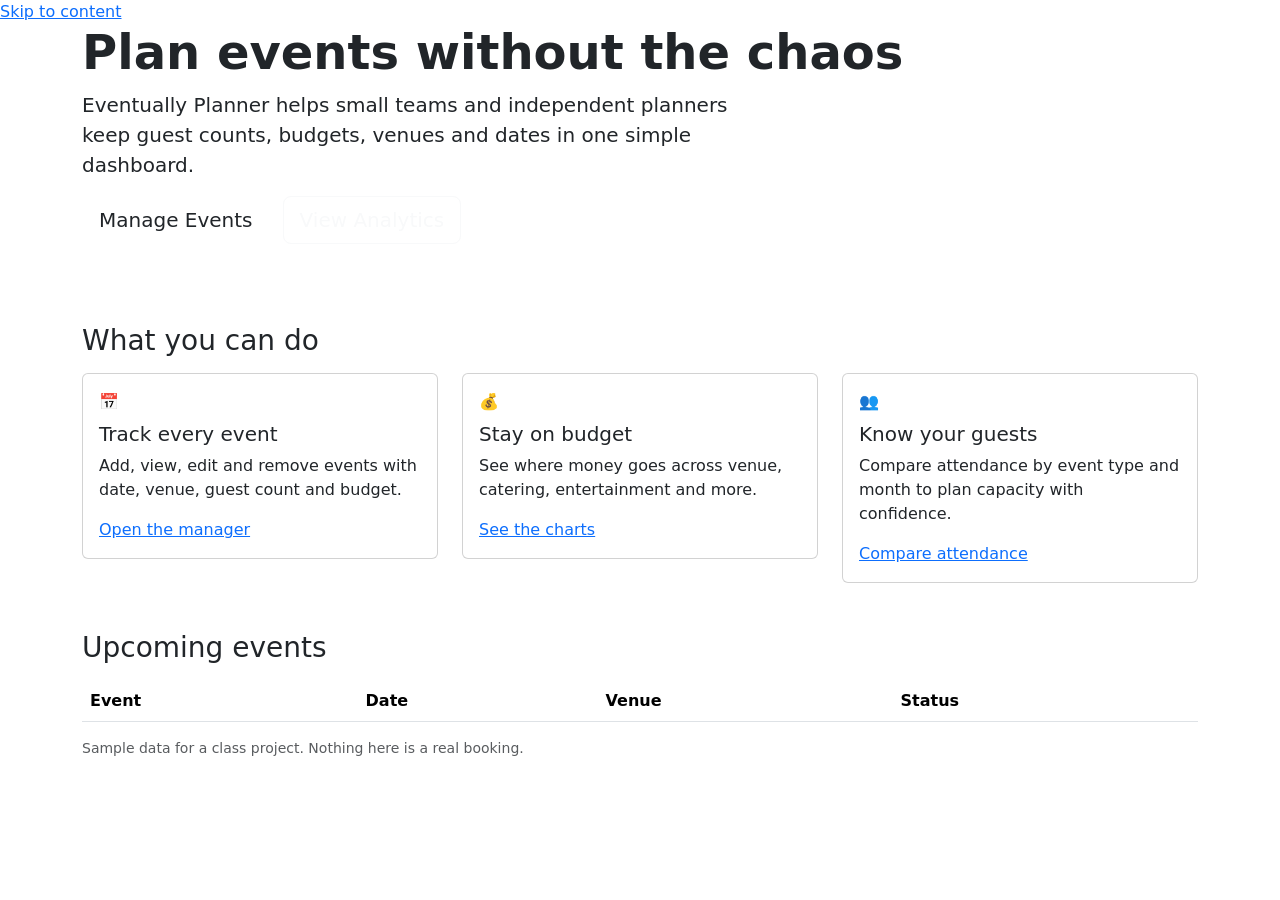
==== index.html @ 91e90a61 "Add files via upload" ====
<!doctype html>
<html lang="en">
<head>
<meta charset="utf-8"><meta name="viewport" content="width=device-width,initial-scale=1">
<title>Eventually Planner | Home</title>
<meta name="description" content="Plan, track and analyze events in one place.">
<link href="https://cdn.jsdelivr.net/npm/bootstrap@5.3.3/dist/css/bootstrap.min.css" rel="stylesheet">
<link href="css/style.css" rel="stylesheet">
</head>
<body>
<a class="skip" href="#main">Skip to content</a>
<div id="site-nav"></div>
<header class="hero">
 <div class="container">
  <h1 class="display-5 fw-bold">Plan events without the chaos</h1>
  <p class="lead col-lg-7">Eventually Planner helps small teams and independent planners keep guest counts, budgets, venues and dates in one simple dashboard.</p>
  <a class="btn btn-accent btn-lg me-2" href="manageevents.html">Manage Events</a>
  <a class="btn btn-outline-light btn-lg" href="analytics.html">View Analytics</a>
 </div>
</header>
<main id="main" class="container my-5">
 <div class="row g-3 mb-5" id="stats" aria-live="polite"></div>
 <h2 class="h3 mb-3">What you can do</h2>
 <div class="row g-4 mb-5">
  <div class="col-md-4"><div class="card feature-card"><div class="card-body"><div class="icon" aria-hidden="true">&#128197;</div><h3 class="h5 mt-2">Track every event</h3><p>Add, view, edit and remove events with date, venue, guest count and budget.</p><a href="manageevents.html">Open the manager</a></div></div></div>
  <div class="col-md-4"><div class="card feature-card"><div class="card-body"><div class="icon" aria-hidden="true">&#128176;</div><h3 class="h5 mt-2">Stay on budget</h3><p>See where money goes across venue, catering, entertainment and more.</p><a href="analytics.html">See the charts</a></div></div></div>
  <div class="col-md-4"><div class="card feature-card"><div class="card-body"><div class="icon" aria-hidden="true">&#128101;</div><h3 class="h5 mt-2">Know your guests</h3><p>Compare attendance by event type and month to plan capacity with confidence.</p><a href="analytics.html">Compare attendance</a></div></div></div>
 </div>
 <h2 class="h3 mb-3">Upcoming events</h2>
 <div class="table-responsive"><table class="table table-hover align-middle">
  <thead><tr><th>Event</th><th>Date</th><th>Venue</th><th>Status</th></tr></thead>
  <tbody id="upcoming"></tbody></table></div>
 <p class="text-muted small">Sample data for a class project. Nothing here is a real booking.</p>
</main>
<div id="site-footer"></div>
<script src="https://cdn.jsdelivr.net/npm/bootstrap@5.3.3/dist/js/bootstrap.bundle.min.js"></script>
<script src="js/data.js"></script>
<script src="js/store.js"></script>
<script src="js/layout.js"></script>
<script src="js/home.js"></script>
</body>
</html>
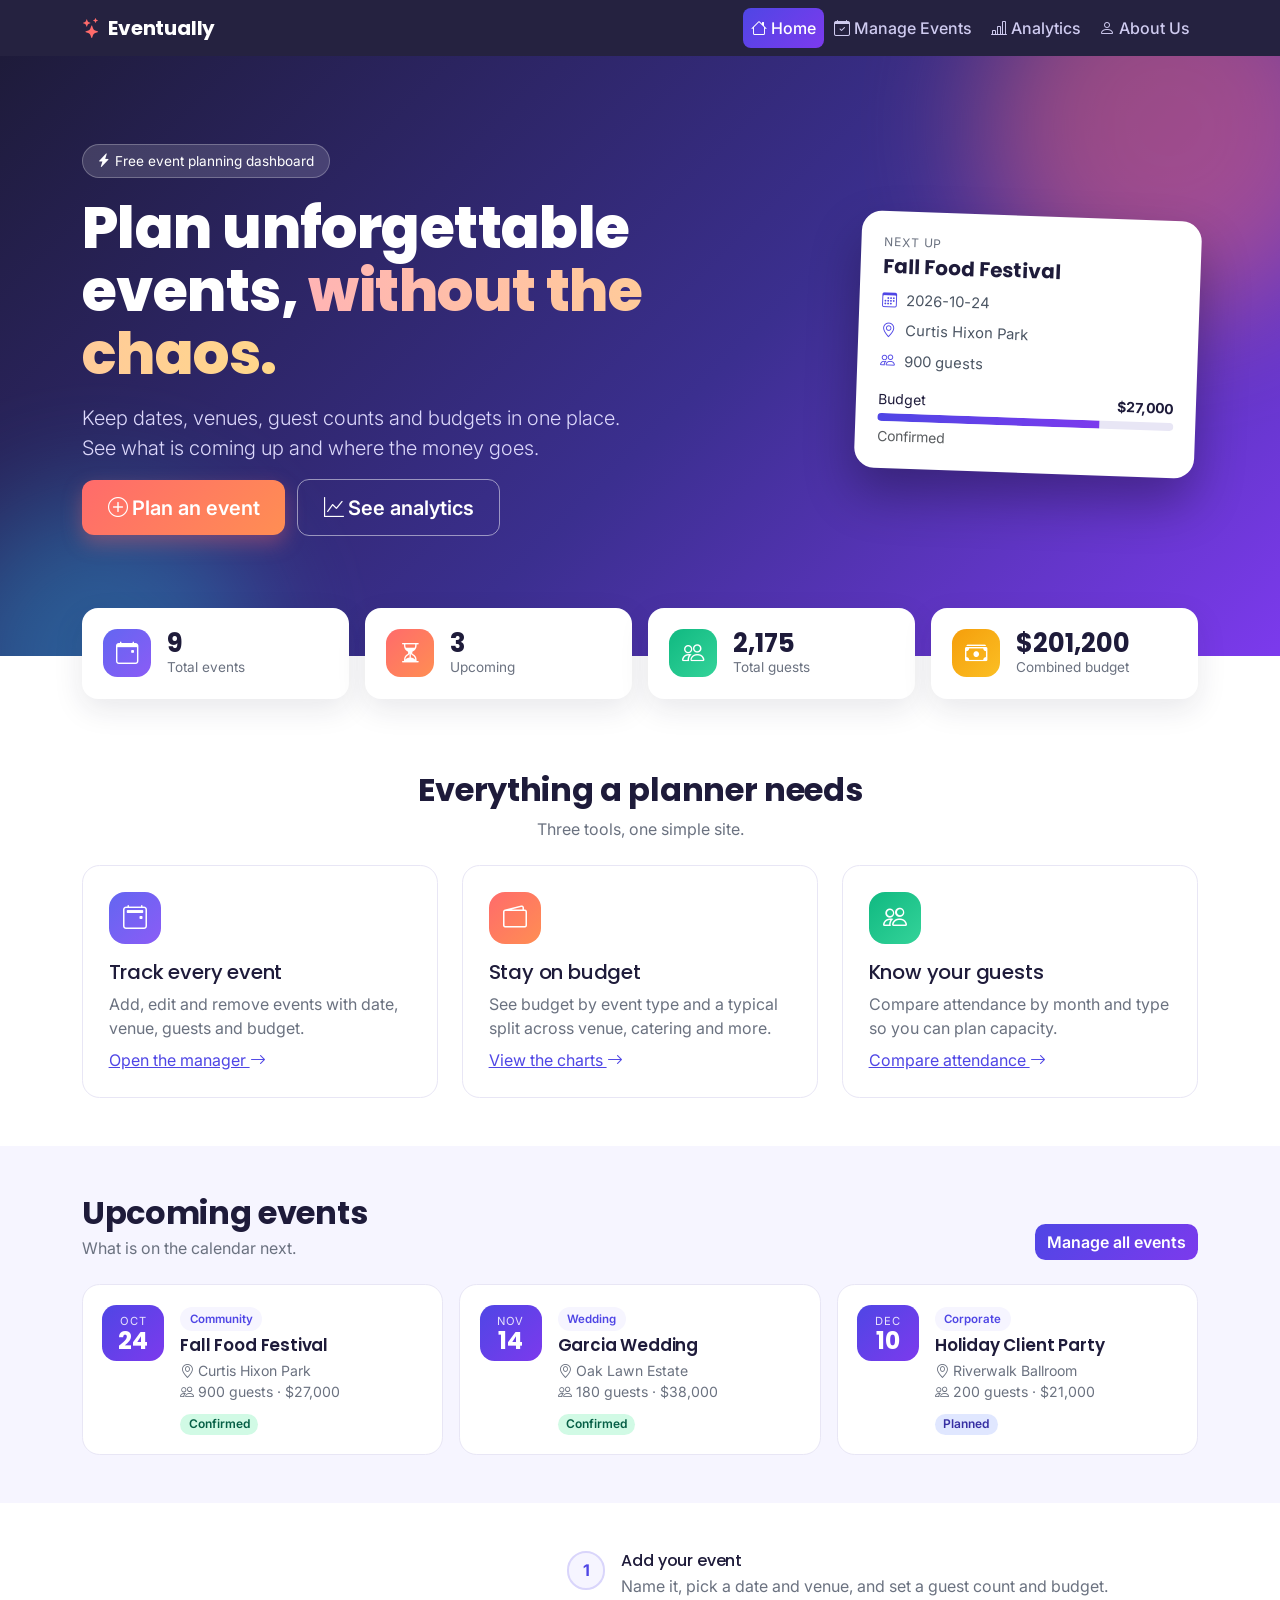
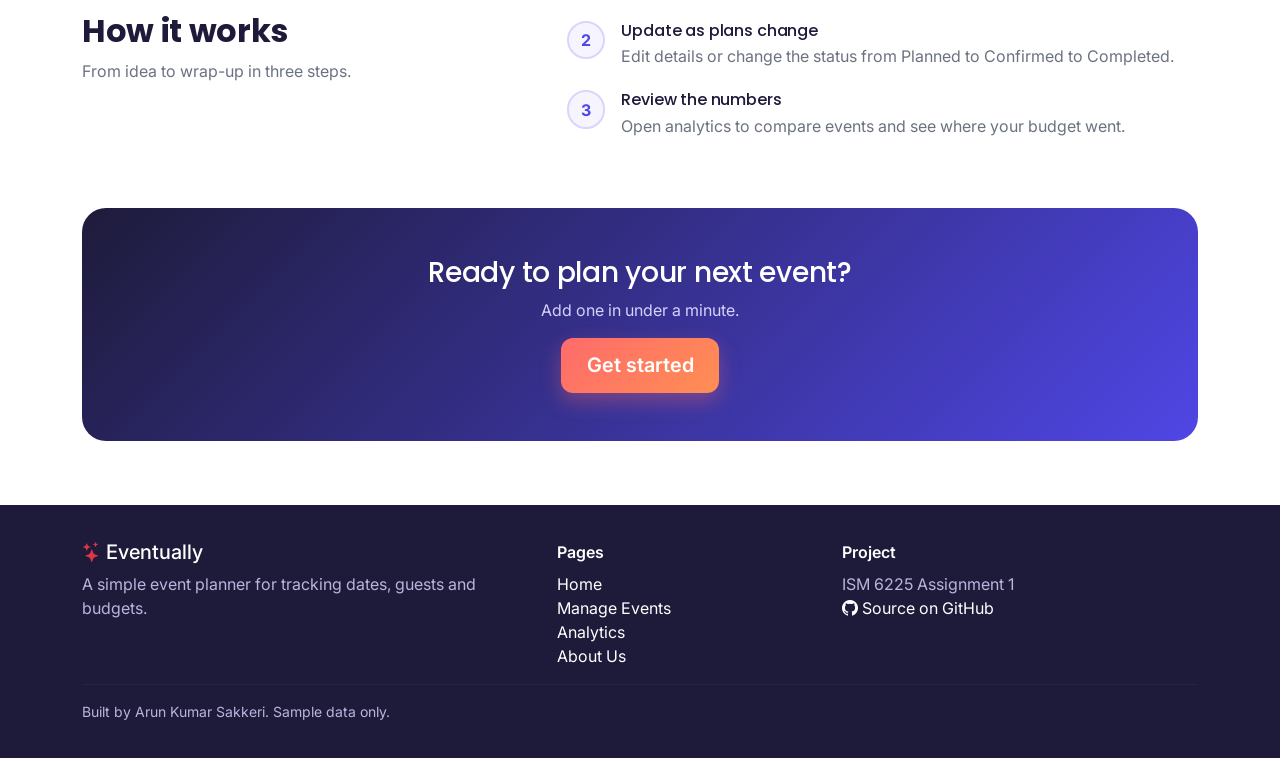
==== commit 8ddb8d2f: "Add files via upload" ====
--- a/index.html
+++ b/index.html
@@ -2,35 +2,60 @@
 <html lang="en">
 <head>
 <meta charset="utf-8"><meta name="viewport" content="width=device-width,initial-scale=1">
-<title>Eventually Planner | Home</title>
+<title>Eventually | Event Planner</title>
 <meta name="description" content="Plan, track and analyze events in one place.">
+<link rel="preconnect" href="https://fonts.googleapis.com"><link rel="preconnect" href="https://fonts.gstatic.com" crossorigin>
+<link href="https://fonts.googleapis.com/css2?family=Inter:wght@400;500;600&family=Poppins:wght@600;700;800&display=swap" rel="stylesheet">
 <link href="https://cdn.jsdelivr.net/npm/bootstrap@5.3.3/dist/css/bootstrap.min.css" rel="stylesheet">
+<link href="https://cdn.jsdelivr.net/npm/bootstrap-icons@1.11.3/font/bootstrap-icons.min.css" rel="stylesheet">
 <link href="css/style.css" rel="stylesheet">
 </head>
 <body>
 <a class="skip" href="#main">Skip to content</a>
 <div id="site-nav"></div>
 <header class="hero">
- <div class="container">
-  <h1 class="display-5 fw-bold">Plan events without the chaos</h1>
-  <p class="lead col-lg-7">Eventually Planner helps small teams and independent planners keep guest counts, budgets, venues and dates in one simple dashboard.</p>
-  <a class="btn btn-accent btn-lg me-2" href="manageevents.html">Manage Events</a>
-  <a class="btn btn-outline-light btn-lg" href="analytics.html">View Analytics</a>
- </div>
+ <div class="container"><div class="row align-items-center g-4">
+  <div class="col-lg-7">
+   <span class="eyebrow"><i class="bi bi-lightning-charge-fill me-1"></i>Free event planning dashboard</span>
+   <h1>Plan unforgettable events, <span>without the chaos.</span></h1>
+   <p class="lead my-3">Keep dates, venues, guest counts and budgets in one place. See what is coming up and where the money goes.</p>
+   <a class="btn btn-grad btn-lg me-2 mb-2" href="manageevents.html"><i class="bi bi-plus-circle me-1"></i>Plan an event</a>
+   <a class="btn btn-ghost btn-lg mb-2" href="analytics.html"><i class="bi bi-graph-up me-1"></i>See analytics</a>
+  </div>
+  <div class="col-lg-5"><div class="next-card" id="nextCard" aria-live="polite"></div></div>
+ </div></div>
 </header>
-<main id="main" class="container my-5">
- <div class="row g-3 mb-5" id="stats" aria-live="polite"></div>
- <h2 class="h3 mb-3">What you can do</h2>
- <div class="row g-4 mb-5">
-  <div class="col-md-4"><div class="card feature-card"><div class="card-body"><div class="icon" aria-hidden="true">&#128197;</div><h3 class="h5 mt-2">Track every event</h3><p>Add, view, edit and remove events with date, venue, guest count and budget.</p><a href="manageevents.html">Open the manager</a></div></div></div>
-  <div class="col-md-4"><div class="card feature-card"><div class="card-body"><div class="icon" aria-hidden="true">&#128176;</div><h3 class="h5 mt-2">Stay on budget</h3><p>See where money goes across venue, catering, entertainment and more.</p><a href="analytics.html">See the charts</a></div></div></div>
-  <div class="col-md-4"><div class="card feature-card"><div class="card-body"><div class="icon" aria-hidden="true">&#128101;</div><h3 class="h5 mt-2">Know your guests</h3><p>Compare attendance by event type and month to plan capacity with confidence.</p><a href="analytics.html">Compare attendance</a></div></div></div>
- </div>
- <h2 class="h3 mb-3">Upcoming events</h2>
- <div class="table-responsive"><table class="table table-hover align-middle">
-  <thead><tr><th>Event</th><th>Date</th><th>Venue</th><th>Status</th></tr></thead>
-  <tbody id="upcoming"></tbody></table></div>
- <p class="text-muted small">Sample data for a class project. Nothing here is a real booking.</p>
+
+<main id="main">
+ <section class="container stats-wrap"><div class="row g-3" id="stats" aria-live="polite"></div></section>
+
+ <section class="container my-5 pt-4">
+  <div class="text-center mb-4"><h2 class="section-title">Everything a planner needs</h2><p class="section-sub">Three tools, one simple site.</p></div>
+  <div class="row g-4">
+   <div class="col-md-4"><div class="feature"><div class="ico g1"><i class="bi bi-calendar2-event"></i></div><h3 class="h5">Track every event</h3><p class="section-sub mb-2">Add, edit and remove events with date, venue, guests and budget.</p><a href="manageevents.html">Open the manager <i class="bi bi-arrow-right"></i></a></div></div>
+   <div class="col-md-4"><div class="feature"><div class="ico g2"><i class="bi bi-wallet2"></i></div><h3 class="h5">Stay on budget</h3><p class="section-sub mb-2">See budget by event type and a typical split across venue, catering and more.</p><a href="analytics.html">View the charts <i class="bi bi-arrow-right"></i></a></div></div>
+   <div class="col-md-4"><div class="feature"><div class="ico g3"><i class="bi bi-people"></i></div><h3 class="h5">Know your guests</h3><p class="section-sub mb-2">Compare attendance by month and type so you can plan capacity.</p><a href="analytics.html">Compare attendance <i class="bi bi-arrow-right"></i></a></div></div>
+  </div>
+ </section>
+
+ <section class="band py-5"><div class="container">
+  <div class="d-flex justify-content-between align-items-end mb-4 flex-wrap gap-2">
+   <div><h2 class="section-title mb-1">Upcoming events</h2><p class="section-sub mb-0">What is on the calendar next.</p></div>
+   <a class="btn btn-primary" href="manageevents.html">Manage all events</a>
+  </div>
+  <div class="row g-3" id="upcoming"></div>
+ </div></section>
+
+ <section class="container my-5"><div class="row g-5 align-items-center">
+  <div class="col-lg-5"><h2 class="section-title">How it works</h2><p class="section-sub">From idea to wrap-up in three steps.</p></div>
+  <div class="col-lg-7 steps">
+   <div class="step"><div class="n">1</div><h3 class="h6 mb-1">Add your event</h3><div class="section-sub">Name it, pick a date and venue, and set a guest count and budget.</div></div>
+   <div class="step"><div class="n">2</div><h3 class="h6 mb-1">Update as plans change</h3><div class="section-sub">Edit details or change the status from Planned to Confirmed to Completed.</div></div>
+   <div class="step"><div class="n">3</div><h3 class="h6 mb-1">Review the numbers</h3><div class="section-sub">Open analytics to compare events and see where your budget went.</div></div>
+  </div>
+ </div></section>
+
+ <section class="container"><div class="cta"><h2 class="h3 mb-2">Ready to plan your next event?</h2><p class="mb-3" style="color:#d6d2fa">Add one in under a minute.</p><a class="btn btn-grad btn-lg" href="manageevents.html">Get started</a></div></section>
 </main>
 <div id="site-footer"></div>
 <script src="https://cdn.jsdelivr.net/npm/bootstrap@5.3.3/dist/js/bootstrap.bundle.min.js"></script>
--- a/css/style.css
+++ b/css/style.css
@@ -0,0 +1,97 @@
+:root{--ink:#1e1b3a;--indigo:#4f46e5;--violet:#7c3aed;--coral:#ff6b6b;--amber:#f59e0b;--mint:#10b981;--soft:#f6f5ff;--line:#e8e6f5;--muted:#6b7280}
+*{scroll-behavior:smooth}
+body{font-family:Inter,system-ui,-apple-system,"Segoe UI",sans-serif;color:var(--ink);background:#fff}
+h1,h2,h3,h4,h5,.navbar-brand{font-family:Poppins,Inter,sans-serif;letter-spacing:-.01em}
+a{color:var(--indigo)}
+.skip{position:absolute;left:-999px}.skip:focus{left:8px;top:8px;z-index:99;background:#fff;padding:.5rem}
+
+/* nav */
+.navbar{background:rgba(30,27,58,.97);backdrop-filter:blur(8px);position:sticky;top:0;z-index:50}
+.navbar-brand{font-weight:700;color:#fff}.navbar-brand i{color:var(--coral);margin-right:.4rem}
+.navbar .nav-link{color:#cfcbf0;font-weight:500;padding:.5rem .9rem;border-radius:.5rem;margin-left:.15rem}
+.navbar .nav-link:hover{color:#fff;background:rgba(255,255,255,.08)}
+.navbar .nav-link.active{color:#fff;background:linear-gradient(135deg,var(--indigo),var(--violet))}
+
+/* hero */
+.hero{position:relative;overflow:hidden;color:#fff;padding:5.5rem 0 7rem;background:linear-gradient(135deg,#1e1b3a 0%,#3b2f8f 55%,#7c3aed 100%)}
+.hero:before,.hero:after{content:"";position:absolute;border-radius:50%;filter:blur(60px);opacity:.45}
+.hero:before{width:380px;height:380px;background:var(--coral);top:-120px;right:-80px}
+.hero:after{width:320px;height:320px;background:#22d3ee;bottom:-160px;left:-60px;opacity:.3}
+.hero .container{position:relative;z-index:1}
+.eyebrow{display:inline-block;background:rgba(255,255,255,.14);border:1px solid rgba(255,255,255,.25);padding:.35rem .9rem;border-radius:2rem;font-size:.85rem;margin-bottom:1.2rem}
+.hero h1{font-weight:800;font-size:clamp(2.2rem,5vw,3.6rem);line-height:1.1}
+.hero h1 span{background:linear-gradient(90deg,#ffb4b4,#ffd88a);-webkit-background-clip:text;background-clip:text;color:transparent}
+.hero p.lead{color:#dcd8fb;max-width:34rem}
+.btn-grad{background:linear-gradient(135deg,var(--coral),#ff8e53);border:0;color:#fff;font-weight:600;padding:.8rem 1.6rem;border-radius:.75rem;box-shadow:0 8px 20px rgba(255,107,107,.35)}
+.btn-grad:hover{color:#fff;transform:translateY(-2px)}
+.btn-ghost{border:1.5px solid rgba(255,255,255,.5);color:#fff;font-weight:600;padding:.8rem 1.6rem;border-radius:.75rem}
+.btn-ghost:hover{background:rgba(255,255,255,.12);color:#fff}
+.next-card{background:#fff;color:var(--ink);border-radius:1.25rem;padding:1.4rem;box-shadow:0 25px 50px rgba(0,0,0,.3);transform:rotate(2deg);max-width:340px;margin-left:auto}
+.next-card .label{font-size:.75rem;text-transform:uppercase;letter-spacing:.08em;color:var(--muted)}
+.next-card .title{font-family:Poppins;font-weight:700;font-size:1.25rem}
+.next-card .row-i{display:flex;gap:.6rem;align-items:center;color:#4b5563;font-size:.92rem;margin-top:.5rem}
+.next-card .row-i i{color:var(--indigo)}
+.progress{height:8px;border-radius:8px;background:var(--line)}.progress-bar{background:linear-gradient(90deg,var(--indigo),var(--violet))}
+
+/* stats overlap */
+.stats-wrap{margin-top:-4rem;position:relative;z-index:2}
+.stat{background:#fff;border-radius:1rem;padding:1.3rem;box-shadow:0 10px 30px rgba(30,27,58,.1);display:flex;gap:1rem;align-items:center;height:100%}
+.stat .ico{width:48px;height:48px;border-radius:.9rem;display:grid;place-items:center;font-size:1.4rem;color:#fff;flex:none}
+.stat .num{font-family:Poppins;font-size:1.6rem;font-weight:700;line-height:1.1}
+.stat .lbl{color:var(--muted);font-size:.85rem}
+.g1{background:linear-gradient(135deg,#6366f1,#8b5cf6)}.g2{background:linear-gradient(135deg,#ff6b6b,#ff8e53)}.g3{background:linear-gradient(135deg,#10b981,#34d399)}.g4{background:linear-gradient(135deg,#f59e0b,#fbbf24)}
+
+/* sections */
+.section-title{font-weight:700}
+.section-sub{color:var(--muted)}
+.feature{border:1px solid var(--line);border-radius:1.1rem;padding:1.6rem;height:100%;background:#fff;transition:.2s}
+.feature:hover{transform:translateY(-4px);box-shadow:0 14px 30px rgba(79,70,229,.12);border-color:#cfcaf7}
+.feature .ico{width:52px;height:52px;border-radius:1rem;display:grid;place-items:center;font-size:1.5rem;color:#fff;margin-bottom:1rem}
+.steps .step{position:relative;padding-left:3.4rem;margin-bottom:1.4rem}
+.steps .n{position:absolute;left:0;top:0;width:2.4rem;height:2.4rem;border-radius:50%;background:var(--soft);color:var(--indigo);font-weight:700;display:grid;place-items:center;border:2px solid #d9d5fb}
+.band{background:var(--soft)}
+
+/* event cards */
+.ev-card{border:1px solid var(--line);border-radius:1.1rem;padding:1.2rem;background:#fff;height:100%;display:flex;gap:1rem;transition:.2s}
+.ev-card:hover{box-shadow:0 12px 26px rgba(30,27,58,.1);transform:translateY(-3px)}
+.date-box{flex:none;width:62px;border-radius:.9rem;background:linear-gradient(135deg,var(--indigo),var(--violet));color:#fff;text-align:center;padding:.5rem 0;height:max-content}
+.date-box .m{font-size:.7rem;text-transform:uppercase;letter-spacing:.08em;opacity:.85}
+.date-box .d{font-family:Poppins;font-size:1.5rem;font-weight:700;line-height:1}
+.ev-card h3{font-size:1.05rem;font-weight:600;margin:0 0 .3rem}
+.meta{color:var(--muted);font-size:.88rem}
+.chip{display:inline-block;font-size:.72rem;font-weight:600;padding:.2rem .6rem;border-radius:2rem;background:var(--soft);color:var(--indigo)}
+.cta{background:linear-gradient(135deg,#1e1b3a,#4f46e5);color:#fff;border-radius:1.5rem;padding:3rem 2rem;text-align:center}
+
+/* page header */
+.page-head{background:linear-gradient(135deg,#1e1b3a,#4f46e5);color:#fff;padding:2.8rem 0}
+.page-head p{color:#d6d2fa;margin:0}
+
+/* forms and tables */
+.panel{border:1px solid var(--line);border-radius:1.1rem;background:#fff;box-shadow:0 6px 20px rgba(30,27,58,.05)}
+.form-control,.form-select{border-radius:.65rem;border-color:#dcd9f0;padding:.6rem .8rem}
+.form-control:focus,.form-select:focus{border-color:var(--indigo);box-shadow:0 0 0 .2rem rgba(79,70,229,.15)}
+.btn-primary{background:linear-gradient(135deg,var(--indigo),var(--violet));border:0;border-radius:.65rem;font-weight:600}
+.table thead th{font-size:.78rem;text-transform:uppercase;letter-spacing:.06em;color:var(--muted);border-bottom:2px solid var(--line)}
+.table td{vertical-align:middle}
+.badge{font-weight:600;padding:.4em .7em;border-radius:2rem}
+.badge-planned{background:#e0e7ff;color:#3730a3}.badge-confirmed{background:#d1fae5;color:#065f46}
+.badge-completed{background:#e5e7eb;color:#374151}.badge-cancelled{background:#fee2e2;color:#991b1b}
+.toast-box{position:fixed;right:1rem;bottom:1rem;z-index:99;min-width:240px}
+
+/* charts */
+.chart-box{position:relative;height:300px}
+.kpi{border-radius:1rem;padding:1.2rem;color:#fff}
+.kpi .v{font-family:Poppins;font-size:1.7rem;font-weight:700}
+.kpi .t{opacity:.9;font-size:.85rem}
+
+/* about */
+.avatar{width:110px;height:110px;border-radius:50%;display:grid;place-items:center;font-family:Poppins;font-weight:700;font-size:2.4rem;color:#fff;background:linear-gradient(135deg,var(--coral),var(--violet));border:4px solid #fff;box-shadow:0 8px 22px rgba(0,0,0,.2)}
+.skill{display:inline-block;margin:.2rem;padding:.4rem .8rem;border-radius:2rem;background:var(--soft);color:var(--indigo);font-weight:600;font-size:.85rem;border:1px solid #d9d5fb}
+.timeline{border-left:3px solid #d9d5fb;margin-left:.6rem;padding-left:1.4rem}
+.timeline .item{position:relative;margin-bottom:1.3rem}
+.timeline .item:before{content:"";position:absolute;left:-1.95rem;top:.35rem;width:14px;height:14px;border-radius:50%;background:var(--indigo);border:3px solid #fff;box-shadow:0 0 0 2px #d9d5fb}
+
+footer{background:#1e1b3a;color:#b9b5de;padding:2.2rem 0;margin-top:4rem}
+footer a{color:#fff;text-decoration:none}footer a:hover{text-decoration:underline}
+@media (max-width:575px){.next-card{transform:none;margin:2rem auto 0}.hero{padding:3.5rem 0 6rem}}
+@media (prefers-reduced-motion:reduce){*{transition:none!important;scroll-behavior:auto}}
